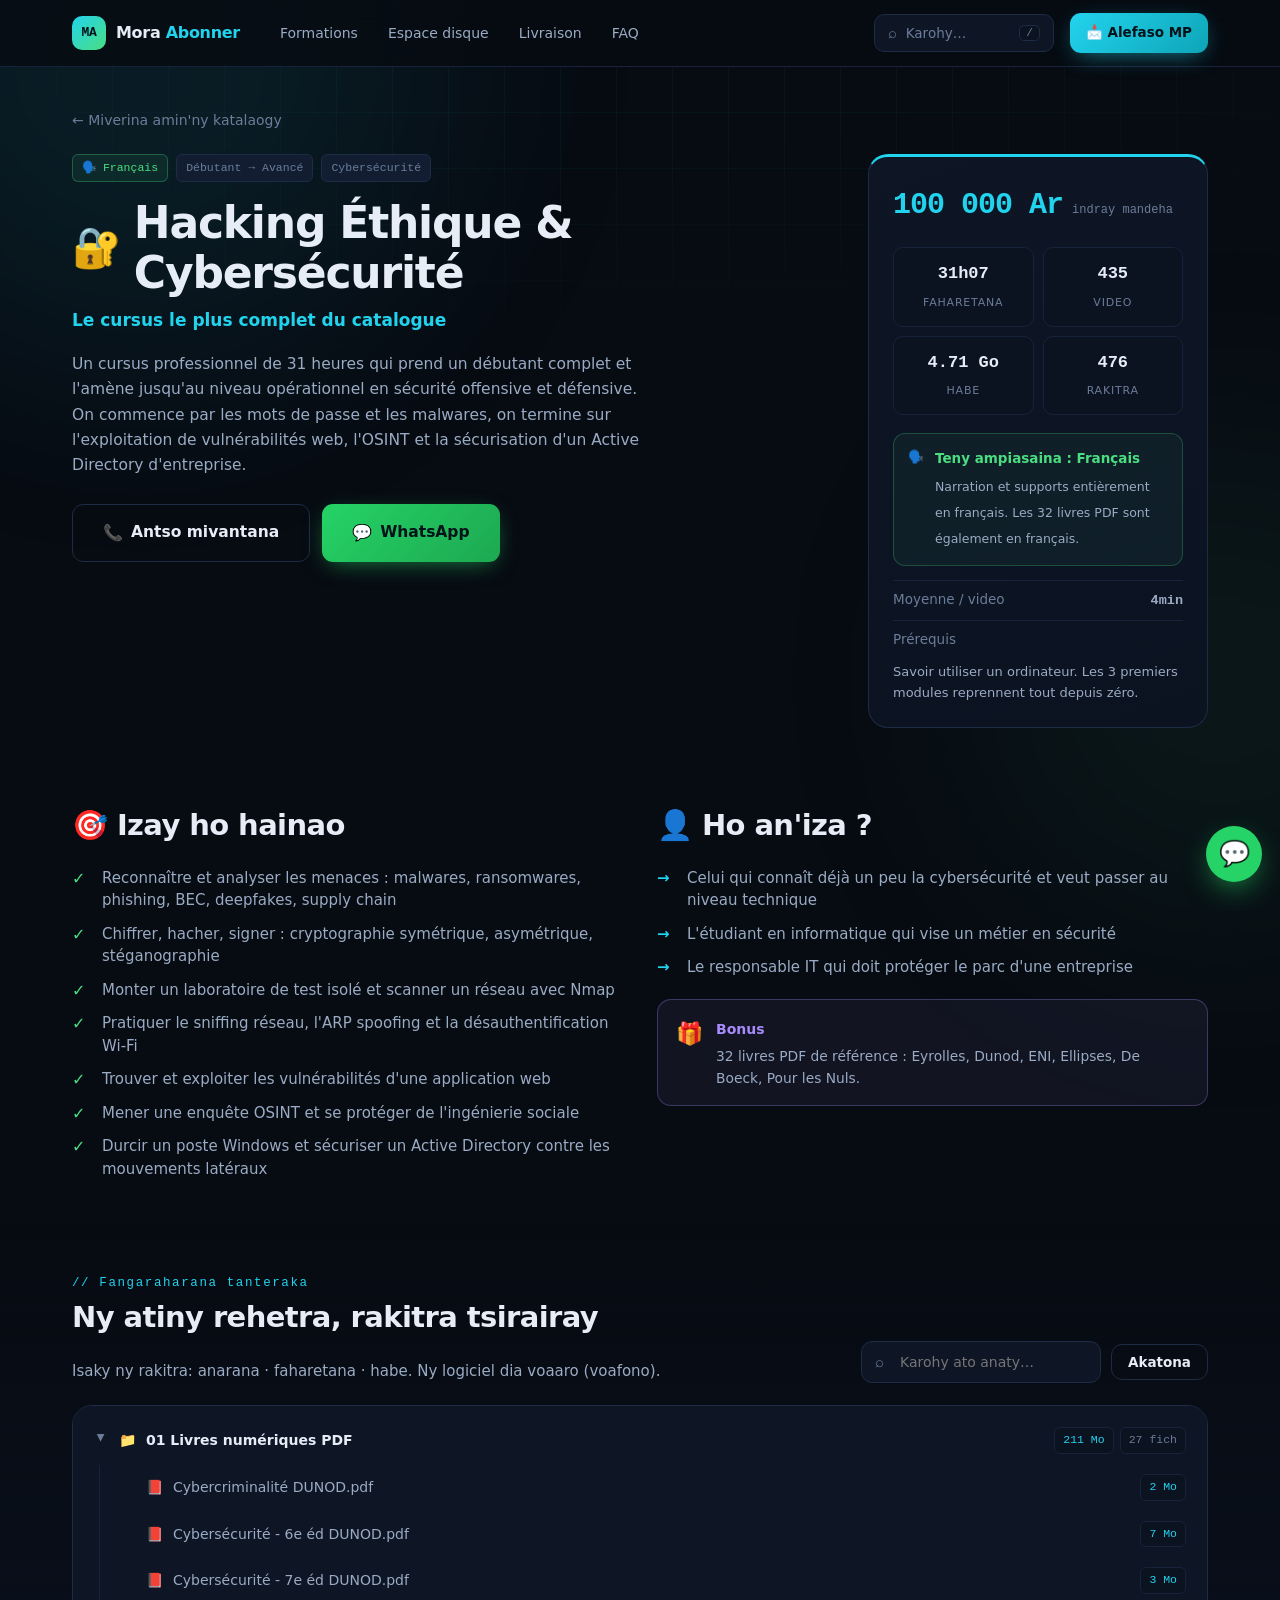
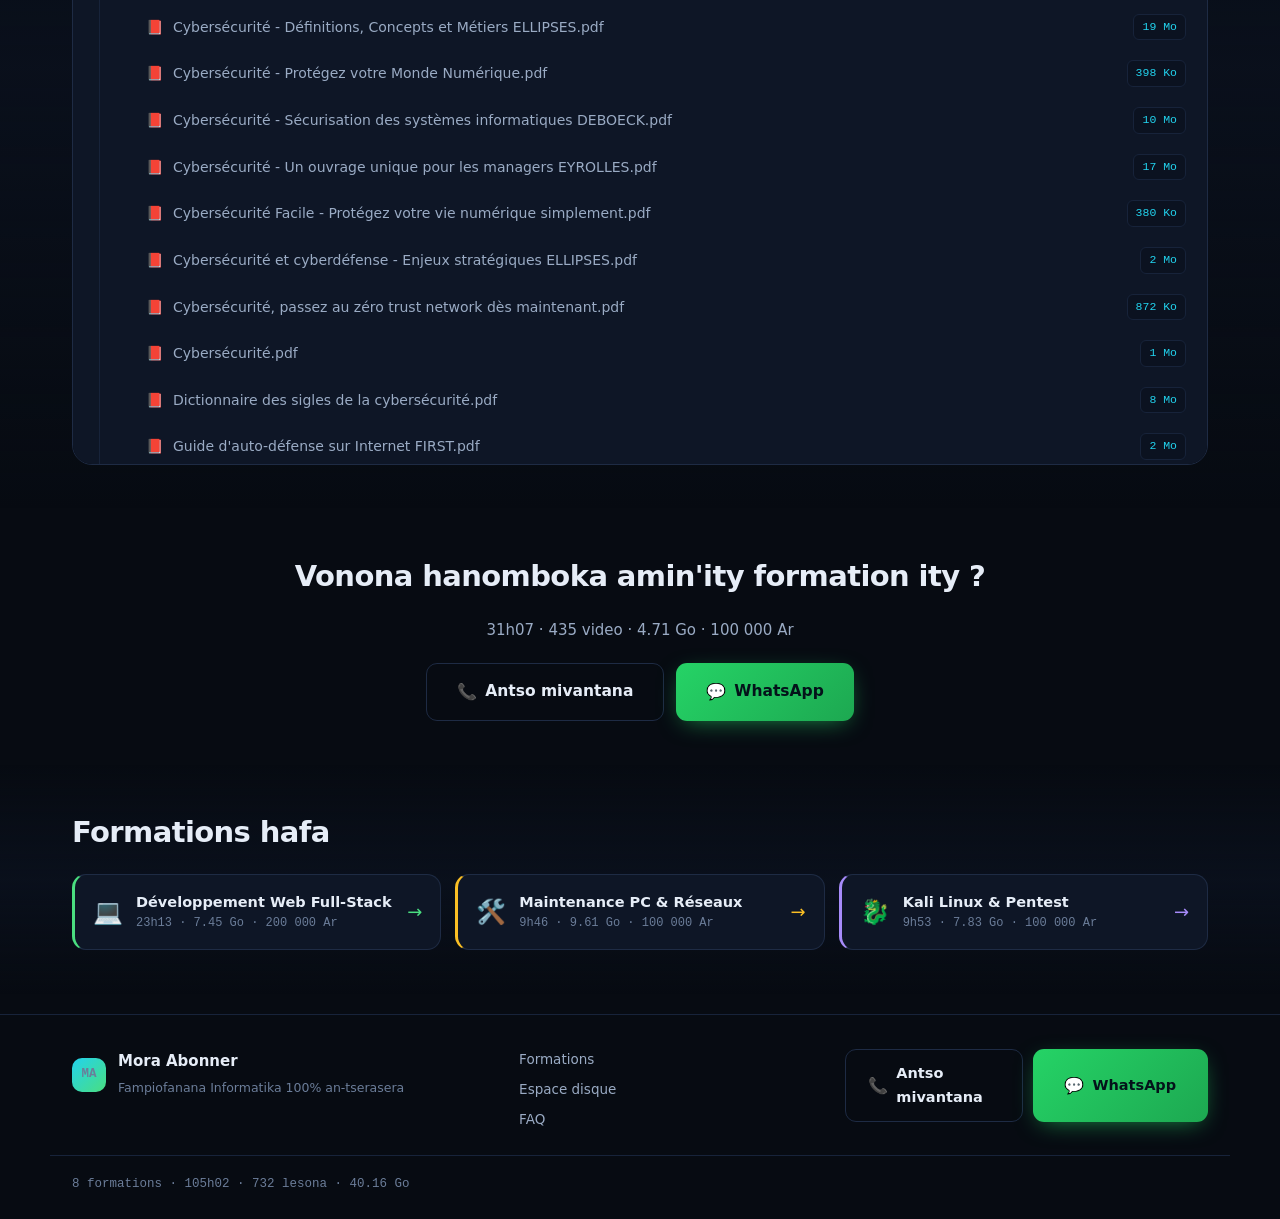
==== formation.html @ c958d808 "Refonte : pages detail par formation, navbar + recherche globale, langue precisee, logiciels masques" ====
<!DOCTYPE html>
<html lang="mg">
<head>
<meta charset="UTF-8">
<meta name="viewport" content="width=device-width, initial-scale=1">
<title>Formation — Mora Abonner</title>
<meta name="description" content="Détail complet d'une formation Mora Abonner : programme, langue, contenu fichier par fichier, durée et taille.">
<meta name="theme-color" content="#070b12">
<meta name="color-scheme" content="dark">
<link rel="icon" href="data:image/svg+xml,<svg xmlns='http://www.w3.org/2000/svg' viewBox='0 0 100 100'><text y='.9em' font-size='90'>&#128187;</text></svg>">
<link rel="stylesheet" href="style.css">
</head>
<body>

<div class="grid-bg" aria-hidden="true"></div>
<div class="glow glow-a" aria-hidden="true"></div>
<div class="glow glow-b" aria-hidden="true"></div>

<header id="nav"></header>

<main id="page"><!-- injecte par formation.js --></main>

<footer id="foot"></footer>

<script src="data.js"></script>
<script src="shared.js"></script>
<script src="formation.js"></script>
</body>
</html>
---- style.css ----
/* ==========================================================
   MORA ABONNER — feuille de style commune
   ========================================================== */
:root{
  --bg:#070b12; --bg-2:#0b1220;
  --panel:#0e1626; --panel-2:#121d31;
  --line:#1e2b44; --line-soft:#17233a;
  --txt:#e6edf7; --txt-dim:#9aabc4; --txt-mute:#6b7d99;
  --acc:#22d3ee; --acc-2:#4ade80; --acc-3:#a78bfa; --warn:#fbbf24;
  --r:14px; --r-lg:20px;
  --mono:ui-monospace,"SF Mono",Menlo,Consolas,"Roboto Mono",monospace;
  --sans:system-ui,-apple-system,"Segoe UI",Roboto,"Helvetica Neue",sans-serif;
  --max:1180px;
}
*{box-sizing:border-box;margin:0;padding:0}
html{scroll-behavior:smooth;scroll-padding-top:82px}
body{font-family:var(--sans);background:var(--bg);color:var(--txt);line-height:1.62;-webkit-font-smoothing:antialiased;overflow-x:hidden}

.grid-bg{position:fixed;inset:0;z-index:0;pointer-events:none;
  background-image:linear-gradient(rgba(34,211,238,.045) 1px,transparent 1px),linear-gradient(90deg,rgba(34,211,238,.045) 1px,transparent 1px);
  background-size:56px 56px;
  mask-image:radial-gradient(ellipse 90% 55% at 50% 0%,#000 30%,transparent 78%);
  -webkit-mask-image:radial-gradient(ellipse 90% 55% at 50% 0%,#000 30%,transparent 78%)}
.glow{position:fixed;z-index:0;border-radius:50%;filter:blur(120px);pointer-events:none;opacity:.5}
.glow-a{width:600px;height:600px;top:-240px;left:-160px;background:rgba(34,211,238,.18)}
.glow-b{width:520px;height:520px;top:420px;right:-200px;background:rgba(74,222,128,.12)}

.wrap{width:100%;max-width:var(--max);margin-inline:auto;padding-inline:22px;position:relative;z-index:1}
.wrap-narrow{max-width:820px}
.center{text-align:center}
.accent{color:var(--acc)}

/* révélation au scroll */
.rv{opacity:0;transform:translateY(16px);transition:opacity .6s ease,transform .6s ease}
.rv.in{opacity:1;transform:none}

/* ============ NAVBAR ============ */
.nav{position:sticky;top:0;z-index:60;backdrop-filter:blur(14px);-webkit-backdrop-filter:blur(14px);background:rgba(7,11,18,.82);border-bottom:1px solid var(--line-soft)}
.nav-in{display:flex;align-items:center;gap:16px;height:66px}
.brand{display:flex;align-items:center;gap:10px;text-decoration:none;color:var(--txt);font-weight:800;font-size:16px;letter-spacing:-.3px;flex-shrink:0}
.brand-logo{display:grid;place-items:center;width:34px;height:34px;border-radius:10px;background:linear-gradient(135deg,var(--acc),var(--acc-2));color:#04121a;font-family:var(--mono);font-size:13px;font-weight:800;flex-shrink:0}
.nav-links{display:flex;gap:6px;margin-left:12px}
.nav-links a{color:var(--txt-dim);text-decoration:none;font-size:14px;padding:8px 12px;border-radius:9px;transition:.2s;white-space:nowrap}
.nav-links a:hover{color:var(--txt);background:var(--panel-2)}
.nav-links a.on{color:var(--acc)}
.nav-search{margin-left:auto;display:flex;align-items:center;gap:9px;background:var(--panel);border:1px solid var(--line);color:var(--txt-mute);padding:9px 13px;border-radius:10px;cursor:pointer;font-family:var(--sans);font-size:13.5px;transition:.2s;min-width:180px}
.nav-search:hover{border-color:var(--acc);color:var(--txt-dim)}
.ns-ico{font-size:15px}
.ns-txt{flex:1;text-align:left}
.nav-search kbd{font-family:var(--mono);font-size:11px;background:var(--bg-2);border:1px solid var(--line);border-radius:5px;padding:1px 6px;color:var(--txt-mute)}
.nav-cta{flex-shrink:0}
.nav-burger{display:none;flex-direction:column;gap:4px;background:none;border:0;cursor:pointer;padding:8px;margin-left:auto}
.nav-burger span{width:22px;height:2px;background:var(--txt);border-radius:2px;transition:.25s}
.nav.menu-open .nav-burger span:nth-child(1){transform:translateY(6px) rotate(45deg)}
.nav.menu-open .nav-burger span:nth-child(2){opacity:0}
.nav.menu-open .nav-burger span:nth-child(3){transform:translateY(-6px) rotate(-45deg)}

/* ============ RECHERCHE (overlay) ============ */
.search-ov{position:fixed;inset:0;z-index:100;background:rgba(4,7,12,.72);backdrop-filter:blur(6px);-webkit-backdrop-filter:blur(6px);display:none;align-items:flex-start;justify-content:center;padding:80px 18px}
.search-ov.on{display:flex;animation:fade .18s ease}
@keyframes fade{from{opacity:0}to{opacity:1}}
.so-box{width:100%;max-width:640px;background:var(--panel);border:1px solid var(--line);border-radius:var(--r-lg);overflow:hidden;box-shadow:0 40px 90px -30px rgba(0,0,0,.95);animation:pop .2s ease}
@keyframes pop{from{transform:translateY(-14px);opacity:0}to{transform:none;opacity:1}}
.so-head{display:flex;align-items:center;gap:12px;padding:16px 18px;border-bottom:1px solid var(--line-soft)}
.so-ico{font-size:19px;color:var(--acc)}
#soInput{flex:1;background:none;border:0;outline:none;color:var(--txt);font-size:16px;font-family:var(--sans)}
.so-close{background:none;border:0;color:var(--txt-mute);font-size:16px;cursor:pointer;padding:4px 8px}
.so-close:hover{color:var(--txt)}
.so-res{max-height:56vh;overflow:auto;padding:8px}
.so-row{display:flex;align-items:center;gap:13px;padding:11px 13px;border-radius:11px;text-decoration:none;color:var(--txt);transition:background .12s}
.so-row.sel{background:var(--panel-2)}
.so-r-ico{font-size:18px;flex-shrink:0;width:22px;text-align:center}
.so-r-t{flex:1;min-width:0}
.so-r-t b{display:block;font-size:14.5px;font-weight:600;white-space:nowrap;overflow:hidden;text-overflow:ellipsis}
.so-r-t span{display:block;font-size:12px;color:var(--txt-mute);white-space:nowrap;overflow:hidden;text-overflow:ellipsis}
.so-r-m{font-family:var(--mono);font-size:11.5px;color:var(--acc-2);flex-shrink:0}
.so-r-tag{font-family:var(--mono);font-size:10px;text-transform:uppercase;letter-spacing:.5px;color:var(--txt-mute);background:var(--bg-2);border:1px solid var(--line-soft);padding:3px 7px;border-radius:6px;flex-shrink:0}
.so-empty{text-align:center;color:var(--txt-mute);padding:36px;font-size:14px}
.so-foot{display:flex;gap:12px;align-items:center;padding:11px 18px;border-top:1px solid var(--line-soft);font-size:12px;color:var(--txt-mute)}
.so-foot kbd{font-family:var(--mono);font-size:11px;background:var(--bg-2);border:1px solid var(--line);border-radius:5px;padding:1px 6px}

/* ============ BOUTONS ============ */
.btn{display:inline-flex;align-items:center;justify-content:center;gap:8px;padding:12px 22px;border-radius:11px;
  background:linear-gradient(135deg,var(--acc),#0ea5b7);color:#04121a;font-weight:700;font-size:14.5px;
  text-decoration:none;border:0;cursor:pointer;font-family:var(--sans);
  transition:transform .18s,box-shadow .18s;box-shadow:0 6px 24px -8px rgba(34,211,238,.7)}
.btn:hover{transform:translateY(-2px);box-shadow:0 12px 34px -8px rgba(34,211,238,.85)}
.btn-sm{padding:9px 16px;font-size:13.5px}
.btn-lg{padding:15px 30px;font-size:15.5px}
.btn-full{width:100%}
.btn-ghost{background:transparent;color:var(--txt);border:1px solid var(--line);box-shadow:none}
.btn-ghost:hover{border-color:var(--acc);color:var(--acc);box-shadow:none}
.cbtns{display:flex;gap:12px;flex-wrap:wrap}
.center-cta{justify-content:center}
.cbtn{min-width:170px}
.cbtn.wa{background:linear-gradient(135deg,#25d366,#1da851);box-shadow:0 6px 24px -8px rgba(37,211,102,.7)}
.cbtn-ico{font-size:16px}

/* ============ HERO (accueil) ============ */
.hero{padding:66px 0 48px}
.hero-grid{display:grid;grid-template-columns:1.12fr .88fr;gap:44px;align-items:center}
.pill{display:inline-flex;align-items:center;gap:9px;font-size:12.5px;color:var(--txt-dim);background:var(--panel);border:1px solid var(--line);border-radius:999px;padding:7px 15px}
.dot{width:7px;height:7px;border-radius:50%;background:var(--acc-2);box-shadow:0 0 10px var(--acc-2);animation:pulse 2s infinite}
@keyframes pulse{0%,100%{opacity:1}50%{opacity:.3}}
.hero h1{font-size:clamp(31px,4.9vw,52px);line-height:1.1;letter-spacing:-1.4px;margin:22px 0 18px;font-weight:800}
.lede{color:var(--txt-dim);font-size:17px;max-width:56ch}
.lede strong{color:var(--txt)}
.bio{list-style:none;margin:24px 0 0;display:flex;flex-direction:column;gap:9px}
.bio li{display:flex;gap:11px;align-items:center;font-size:14.5px;color:var(--txt-dim)}
.bio li span{font-size:16px;flex-shrink:0}
.hero-cta{display:flex;gap:13px;flex-wrap:wrap;margin-top:28px}

/* terminal */
.term{background:#050910;border:1px solid var(--line);border-radius:var(--r-lg);overflow:hidden;box-shadow:0 30px 70px -30px rgba(0,0,0,.95)}
.term-bar{display:flex;align-items:center;gap:7px;padding:11px 15px;background:var(--panel);border-bottom:1px solid var(--line-soft)}
.tb-dot{width:11px;height:11px;border-radius:50%}
.tb-dot.r{background:#f87171}.tb-dot.y{background:#fbbf24}.tb-dot.g{background:#4ade80}
.term-title{margin-left:10px;font-family:var(--mono);font-size:12px;color:var(--txt-mute)}
.term-body{overflow-x:auto;font-family:var(--mono);font-size:12.5px;line-height:1.85;padding:18px 16px;color:var(--acc-2);min-height:300px;white-space:pre-wrap;word-break:break-word}
.term-body .c{color:var(--txt-mute)}.term-body .k{color:var(--acc)}.term-body .v{color:var(--warn)}
.cursor{display:inline-block;width:8px;height:14px;background:var(--acc-2);vertical-align:-2px;animation:blink 1s steps(1) infinite}
@keyframes blink{0%,60%{opacity:1}61%,100%{opacity:.2}}

/* stats */
.stats{display:grid;grid-template-columns:repeat(5,1fr);gap:14px;margin-top:50px;border:1px solid var(--line);border-radius:var(--r-lg);background:linear-gradient(180deg,var(--panel),rgba(14,22,38,.35));padding:26px 18px}
.stat{text-align:center}
.stat-n{font-family:var(--mono);font-size:clamp(23px,3.3vw,37px);font-weight:700;color:var(--acc);letter-spacing:-1px}
.stat-l{font-size:12px;color:var(--txt-mute);text-transform:uppercase;letter-spacing:1.2px;margin-top:3px}
.mesure{margin-top:20px;font-size:13.5px;color:var(--txt-mute);text-align:center}
.mesure strong{color:var(--txt-dim)}

/* ============ SECTIONS ============ */
.sec{padding:76px 0;position:relative;z-index:1}
.sec-alt{background:linear-gradient(180deg,transparent,rgba(11,18,32,.7),transparent)}
.sec-head{max-width:760px;margin-bottom:38px}
.kicker{font-family:var(--mono);font-size:12.5px;color:var(--acc);letter-spacing:1.6px}
.sec h2{font-size:clamp(25px,3.5vw,37px);line-height:1.2;letter-spacing:-.9px;margin:10px 0 14px;font-weight:800}
.sec-sub{color:var(--txt-dim);font-size:16px}

.cards-4{display:grid;grid-template-columns:repeat(4,1fr);gap:16px}
.card{background:var(--panel);border:1px solid var(--line);border-radius:var(--r-lg);padding:24px;transition:border-color .25s,transform .25s}
.card:hover{border-color:rgba(34,211,238,.5);transform:translateY(-3px)}
.card-ico{font-size:24px;margin-bottom:10px}
.card h3{font-size:17px;margin-bottom:8px;letter-spacing:-.3px}
.card p{color:var(--txt-dim);font-size:14px}

/* filtres + tri */
.ftools{display:flex;gap:14px;justify-content:space-between;align-items:center;flex-wrap:wrap;margin-bottom:24px}
.filters{display:flex;gap:8px;flex-wrap:wrap}
.chip{background:var(--panel);border:1px solid var(--line);color:var(--txt-dim);padding:9px 16px;border-radius:999px;font-size:13.5px;cursor:pointer;font-family:var(--sans);transition:.2s}
.chip:hover{color:var(--txt);border-color:var(--txt-mute)}
.chip.on{background:var(--acc);border-color:var(--acc);color:#04121a;font-weight:700}
.chip-n{opacity:.6;font-size:12px}
.seg{display:flex;background:var(--panel);border:1px solid var(--line);border-radius:11px;padding:4px;gap:3px}
.seg-b{background:transparent;border:0;color:var(--txt-dim);padding:8px 14px;border-radius:8px;cursor:pointer;font-size:13px;font-family:var(--sans);transition:.2s}
.seg-b:hover{color:var(--txt)}
.seg-b.on{background:var(--acc);color:#04121a;font-weight:700}

/* cartes formation */
.fcards{display:grid;grid-template-columns:repeat(2,1fr);gap:18px}
.fc{background:var(--panel);border:1px solid var(--line);border-radius:var(--r-lg);padding:26px;position:relative;overflow:hidden;transition:border-color .25s,transform .25s;display:flex;flex-direction:column}
.fc::before{content:"";position:absolute;inset:0 0 auto 0;height:3px;background:var(--fa)}
.fc:hover{transform:translateY(-4px);border-color:var(--fa)}
.fc-top{display:flex;gap:14px;align-items:flex-start;margin-bottom:13px}
.fc-ico{font-size:30px;line-height:1;flex-shrink:0}
.fc-h{flex:1;min-width:0}
.fc-h h3{font-size:20px;letter-spacing:-.4px;line-height:1.25}
.fc-h span{display:block;font-size:13.5px;color:var(--txt-mute);margin-top:3px}
.badges{display:flex;gap:6px;flex-wrap:wrap;margin-bottom:13px}
.bdg{font-size:11.5px;font-family:var(--mono);padding:4px 9px;border-radius:6px;background:var(--panel-2);border:1px solid var(--line);color:var(--txt-mute)}
.bdg.lang{color:var(--acc-2);border-color:rgba(74,222,128,.3);background:rgba(74,222,128,.08)}
.fc-desc{color:var(--txt-dim);font-size:14.3px;margin-bottom:16px;flex:1}
.fc-metrics{display:grid;grid-template-columns:repeat(3,1fr);gap:8px;margin-bottom:16px}
.fm{background:var(--bg-2);border:1px solid var(--line-soft);border-radius:10px;padding:10px 8px;text-align:center}
.fm b{display:block;font-family:var(--mono);font-size:15px;color:var(--fa)}
.fm span{font-size:11px;color:var(--txt-mute);text-transform:uppercase;letter-spacing:.8px}
.fc-foot{display:flex;align-items:center;gap:12px;flex-wrap:wrap;border-top:1px solid var(--line-soft);padding-top:16px}
.fc-price{font-family:var(--mono);font-size:22px;font-weight:800;color:var(--fa);letter-spacing:-.6px}
.fc-price small{font-size:11.5px;color:var(--txt-mute);font-weight:400;letter-spacing:0}
.fc-more{margin-left:auto}

/* ============ CALCULATEUR ============ */
.calc{display:grid;grid-template-columns:1fr 340px;gap:22px;align-items:start}
.calc-list{display:flex;flex-direction:column;gap:9px}
.cl{display:flex;align-items:center;gap:13px;padding:15px 17px;background:var(--panel);border:1px solid var(--line);border-radius:var(--r);cursor:pointer;transition:.2s;user-select:none}
.cl:hover{border-color:var(--txt-mute)}
.cl.on{border-color:var(--ca);background:color-mix(in srgb,var(--ca) 8%,var(--panel))}
.cl-box{width:21px;height:21px;border-radius:6px;border:2px solid var(--line);flex-shrink:0;display:grid;place-items:center;font-size:12px;color:#04121a;transition:.2s}
.cl.on .cl-box{background:var(--ca);border-color:var(--ca)}
.cl-ico{font-size:20px;flex-shrink:0}
.cl-t{flex:1;min-width:0}.cl-t b{display:block;font-size:15px}.cl-t span{font-size:12.5px;color:var(--txt-mute);font-family:var(--mono)}
.cl-p{font-family:var(--mono);font-size:14px;color:var(--ca);flex-shrink:0;font-weight:700}
.calc-res{background:linear-gradient(160deg,var(--panel),var(--bg-2));border:1px solid rgba(34,211,238,.32);border-radius:var(--r-lg);padding:24px;position:sticky;top:84px;box-shadow:0 0 60px -24px rgba(34,211,238,.45)}
.cr-head{font-family:var(--mono);font-size:12px;color:var(--txt-mute);letter-spacing:1.4px;text-transform:uppercase}
.cr-big{font-family:var(--mono);font-size:52px;font-weight:800;color:var(--acc);letter-spacing:-2.5px;line-height:1.1;margin:6px 0 14px}
.cr-big small{font-size:19px;color:var(--txt-mute);margin-left:5px;letter-spacing:0}
.cr-rows{display:flex;flex-direction:column;gap:9px;padding-bottom:16px;border-bottom:1px solid var(--line-soft)}
.cr-rows div{display:flex;justify-content:space-between;align-items:baseline;font-size:14px}
.cr-rows span{color:var(--txt-mute)}.cr-rows b{font-family:var(--mono);color:var(--txt)}
.cr-price b{color:var(--acc-2);font-size:17px}
.gauge{padding:16px 0}
.gauge-lab{font-size:12.5px;color:var(--txt-mute);margin-bottom:9px}
.gauge-opts{display:flex;gap:6px;flex-wrap:wrap;margin-bottom:12px}
.gopt{flex:1;min-width:52px;padding:8px 4px;border-radius:8px;background:var(--bg-2);border:1px solid var(--line-soft);text-align:center;font-family:var(--mono);font-size:12px;color:var(--txt-mute);cursor:pointer;transition:.2s}
.gopt:hover{color:var(--txt)}.gopt.on{border-color:var(--acc);color:var(--acc)}
.gauge-verdict{font-size:13.5px;padding:11px 13px;border-radius:10px;background:var(--bg-2);border:1px solid var(--line-soft);color:var(--txt-dim);margin-bottom:16px;line-height:1.5}
.gauge-verdict.ok{border-color:rgba(74,222,128,.45);color:var(--acc-2)}
.gauge-verdict.no{border-color:rgba(248,113,113,.45);color:#f87171}

/* étapes */
.steps{display:grid;grid-template-columns:repeat(4,1fr);gap:16px}
.step{background:var(--panel);border:1px solid var(--line);border-radius:var(--r-lg);padding:24px}
.step-n{display:grid;place-items:center;width:32px;height:32px;border-radius:10px;background:linear-gradient(135deg,var(--acc),var(--acc-2));color:#04121a;font-family:var(--mono);font-weight:800;font-size:15px;margin-bottom:12px}
.step h3{font-size:17px;margin-bottom:7px}.step p{color:var(--txt-dim);font-size:14px}
.notice{margin-top:24px;padding:18px 20px;background:rgba(251,191,36,.06);border:1px solid rgba(251,191,36,.3);border-radius:var(--r);font-size:13.8px;color:var(--txt-dim);line-height:1.65}
.notice strong{color:var(--warn)}

/* FAQ */
.faq{display:flex;flex-direction:column;gap:10px}
.qa{background:var(--panel);border:1px solid var(--line);border-radius:var(--r);overflow:hidden}
.qa-h{width:100%;display:flex;justify-content:space-between;align-items:center;gap:16px;padding:18px 20px;background:transparent;border:0;cursor:pointer;color:var(--txt);font-size:15.5px;font-weight:600;text-align:left;font-family:var(--sans)}
.qa-h:hover{background:var(--panel-2)}
.qa-s{color:var(--acc);font-family:var(--mono);font-size:19px;flex-shrink:0;transition:transform .25s}
.qa.open .qa-s{transform:rotate(45deg)}
.qa-b{display:none;padding:0 20px 20px;color:var(--txt-dim);font-size:14.5px}
.qa.open .qa-b{display:block;animation:slide .25s ease}
@keyframes slide{from{opacity:0;transform:translateY(-6px)}to{opacity:1;transform:none}}
.cta{padding:82px 0}

/* ============ PAGE FORMATION ============ */
.fhero{padding:40px 0 30px;position:relative;z-index:1}
.back{display:inline-block;color:var(--txt-mute);text-decoration:none;font-size:14px;margin-bottom:22px;transition:.2s}
.back:hover{color:var(--acc)}
.fhero-grid{display:grid;grid-template-columns:1fr 340px;gap:36px;align-items:start}
.fh-badges{display:flex;gap:8px;flex-wrap:wrap;margin-bottom:16px}
.fhero h1{font-size:clamp(28px,4.2vw,44px);line-height:1.12;letter-spacing:-1.2px;font-weight:800;display:flex;align-items:center;gap:14px}
.fh-ico{font-size:.9em}
.fh-sous{color:var(--fa);font-size:17px;margin:10px 0 18px;font-weight:600}
.fh-resume{color:var(--txt-dim);font-size:15.5px;max-width:60ch}
.fh-cta{margin-top:26px}
.fh-card{background:linear-gradient(160deg,var(--panel),var(--bg-2));border:1px solid var(--line);border-top:3px solid var(--fa);border-radius:var(--r-lg);padding:24px;position:sticky;top:84px}
.fhc-price{font-family:var(--mono);font-size:30px;font-weight:800;color:var(--fa);letter-spacing:-1px;display:flex;align-items:baseline;gap:9px}
.fhc-price small{font-size:12px;color:var(--txt-mute);font-weight:400;letter-spacing:0}
.fhc-metrics{display:grid;grid-template-columns:1fr 1fr;gap:9px;margin:18px 0}
.fhc-metrics div{background:var(--bg-2);border:1px solid var(--line-soft);border-radius:10px;padding:12px;text-align:center}
.fhc-metrics b{display:block;font-family:var(--mono);font-size:17px;color:var(--txt)}
.fhc-metrics span{font-size:11px;color:var(--txt-mute);text-transform:uppercase;letter-spacing:.8px}
.fhc-langue{display:flex;gap:11px;align-items:flex-start;padding:14px;background:rgba(74,222,128,.06);border:1px solid rgba(74,222,128,.25);border-radius:12px;margin-bottom:14px}
.fhc-l-ico{font-size:18px;flex-shrink:0}
.fhc-langue b{display:block;font-size:13.5px;color:var(--acc-2);margin-bottom:3px}
.fhc-langue span{font-size:12.5px;color:var(--txt-dim);line-height:1.5}
.fhc-info{display:flex;justify-content:space-between;align-items:baseline;font-size:13.5px;color:var(--txt-mute);padding:8px 0;border-top:1px solid var(--line-soft)}
.fhc-info b{font-family:var(--mono);color:var(--txt-dim)}
.fhc-prereq{font-size:13px;color:var(--txt-dim);line-height:1.55;margin-top:4px}

.fsec{padding:44px 0;position:relative;z-index:1}
.fsec-alt{background:linear-gradient(180deg,transparent,rgba(11,18,32,.7),transparent)}
.fh2{font-size:clamp(21px,3vw,29px);letter-spacing:-.6px;margin-bottom:18px;font-weight:800}
.fcols{display:grid;grid-template-columns:1fr 1fr;gap:34px}
.learn,.forwho{list-style:none;display:flex;flex-direction:column;gap:11px}
.learn li,.forwho li{position:relative;padding-left:30px;color:var(--txt-dim);font-size:15px;line-height:1.5}
.learn li::before{content:"✓";position:absolute;left:0;top:0;color:var(--acc-2);font-weight:700;font-size:16px}
.forwho li::before{content:"→";position:absolute;left:0;top:0;color:var(--acc);font-weight:700}
.bonus{display:flex;gap:13px;align-items:flex-start;margin-top:20px;padding:16px 18px;background:rgba(167,139,250,.07);border:1px solid rgba(167,139,250,.3);border-radius:var(--r)}
.bonus-ico{font-size:22px;flex-shrink:0}
.bonus b{color:var(--acc-3);font-size:14px}
.bonus p{color:var(--txt-dim);font-size:13.8px;margin-top:3px}

.fsec-head{display:flex;justify-content:space-between;align-items:flex-end;gap:20px;flex-wrap:wrap;margin-bottom:22px}
.fsec-sub{color:var(--txt-dim);font-size:15px;margin-top:8px}
.fsec-tools{display:flex;gap:10px;align-items:center;flex-wrap:wrap}
.search{position:relative}
.search.sm{min-width:240px}
.search-ico{position:absolute;left:14px;top:50%;transform:translateY(-50%);color:var(--txt-mute);font-size:15px}
.search input{width:100%;padding:12px 14px 12px 38px;background:var(--panel);border:1px solid var(--line);border-radius:11px;color:var(--txt);font-size:14px;font-family:var(--sans);outline:none;transition:border-color .2s}
.search input:focus{border-color:var(--acc)}
.center-buy{text-align:center}
.center-buy .cbtns{margin-top:20px}

/* autres formations */
.others{display:grid;grid-template-columns:repeat(3,1fr);gap:14px}
.oth{display:flex;align-items:center;gap:13px;padding:16px 18px;background:var(--panel);border:1px solid var(--line);border-left:3px solid var(--fa);border-radius:var(--r);text-decoration:none;color:var(--txt);transition:.22s}
.oth:hover{transform:translateY(-3px);border-color:var(--fa)}
.oth-ico{font-size:24px;flex-shrink:0}
.oth-t{flex:1;min-width:0}
.oth-t b{display:block;font-size:14.5px;white-space:nowrap;overflow:hidden;text-overflow:ellipsis}
.oth-t span{display:block;font-size:12px;color:var(--txt-mute);font-family:var(--mono)}
.oth-arr{color:var(--fa);font-size:18px;flex-shrink:0}

/* ============ ARBRE ============ */
.tree{background:var(--panel);border:1px solid var(--line);border-radius:var(--r-lg);padding:10px;max-height:660px;overflow:auto}
.tree::-webkit-scrollbar{width:9px}.tree::-webkit-scrollbar-thumb{background:var(--line);border-radius:9px}
.node{margin:2px 0}
.nrow{display:flex;align-items:center;gap:10px;padding:9px 11px;border-radius:9px;font-size:14px;transition:background .15s}
.nrow.dir{cursor:pointer}
.nrow:hover{background:var(--panel-2)}
.nchev{width:14px;flex-shrink:0;color:var(--txt-mute);font-size:10px;transition:transform .2s}
.node.open>.nrow .nchev{transform:rotate(90deg)}
.nico{flex-shrink:0;font-size:14px;width:18px;text-align:center}
.nname{flex:1;min-width:0;overflow:hidden;text-overflow:ellipsis;white-space:nowrap;color:var(--txt-dim)}
.nrow.dir .nname{color:var(--txt);font-weight:600}
.nmeta{display:flex;gap:6px;flex-shrink:0}
.nt{font-family:var(--mono);font-size:11.5px;padding:3px 8px;border-radius:6px;background:var(--bg-2);border:1px solid var(--line-soft);color:var(--txt-mute);white-space:nowrap}
.nt.d{color:var(--acc-2)}.nt.s{color:var(--acc)}
.nt.lockt{color:var(--warn);border-color:rgba(251,191,36,.3);background:rgba(251,191,36,.08)}
.nkids{display:none;margin-left:16px;padding-left:10px;border-left:1px solid var(--line-soft)}
.node.open>.nkids{display:block}
.hl{background:rgba(251,191,36,.25);border-radius:3px;color:var(--warn)}
.empty{text-align:center;color:var(--txt-mute);padding:36px;font-family:var(--mono);font-size:14px}
/* logiciel masqué */
.mrow{background:repeating-linear-gradient(45deg,transparent,transparent 8px,rgba(251,191,36,.04) 8px,rgba(251,191,36,.04) 16px)}
.masked{font-family:var(--mono);color:var(--warn);letter-spacing:2px;display:inline-flex;align-items:center;gap:7px}
.masked .lock{font-size:12px;letter-spacing:0}

/* ============ PIED ============ */
.foot{border-top:1px solid var(--line-soft);padding:34px 0 26px;position:relative;z-index:1;margin-top:20px}
.foot-in{display:grid;grid-template-columns:1.4fr 1fr 1.2fr;gap:24px;align-items:start}
.foot-brand{display:flex;gap:12px;align-items:center}
.foot-brand b{display:block;font-size:15px}
.foot-brand span{font-size:12.5px;color:var(--txt-mute)}
.foot-links{display:flex;flex-direction:column;gap:8px}
.foot-links a{color:var(--txt-dim);text-decoration:none;font-size:13.5px}
.foot-links a:hover{color:var(--acc)}
.foot-cta{display:flex;gap:10px;flex-wrap:wrap;justify-content:flex-end}
.foot-cta .cbtn{min-width:0;flex:1}
.foot-bot{margin-top:24px;padding-top:18px;border-top:1px solid var(--line-soft);font-size:12.5px;color:var(--txt-mute);font-family:var(--mono)}

/* bouton flottant */
.fab{position:fixed;right:18px;bottom:18px;z-index:70;width:56px;height:56px;border-radius:50%;display:grid;place-items:center;font-size:25px;text-decoration:none;background:#25d366;box-shadow:0 10px 30px -8px rgba(37,211,102,.75);transition:transform .2s}
.fab:hover{transform:scale(1.08)}

/* ============ RESPONSIVE ============ */
@media (max-width:1080px){
  .calc{grid-template-columns:1fr 300px}
  .cards-4{grid-template-columns:repeat(2,1fr)}
  .steps{grid-template-columns:repeat(2,1fr)}
  .others{grid-template-columns:1fr}
}
@media (max-width:900px){
  .hero-grid{grid-template-columns:1fr;gap:34px}
  .fcards{grid-template-columns:1fr}
  .calc{grid-template-columns:1fr}
  .calc-res{position:static;max-width:460px;margin-inline:auto;width:100%}
  .fhero-grid{grid-template-columns:1fr;gap:26px}
  .fh-card{position:static}
  .fcols{grid-template-columns:1fr;gap:26px}
  .stats{grid-template-columns:repeat(3,1fr);gap:20px 12px}
  /* nav mobile */
  .nav-burger{display:flex}
  .nav-search{order:4;min-width:0;margin-left:0}
  .ns-txt,.nav-search kbd{display:none}
  .nav-cta{display:none}
  .nav-links{position:absolute;top:66px;left:0;right:0;flex-direction:column;gap:2px;background:rgba(7,11,18,.97);backdrop-filter:blur(14px);border-bottom:1px solid var(--line);padding:10px 16px;margin:0;max-height:0;overflow:hidden;transition:max-height .3s ease,padding .3s ease}
  .nav.menu-open .nav-links{max-height:340px}
  .nav-links a{padding:12px}
  .nav-in{gap:12px}
}
@media (max-width:640px){
  .sec,.cta{padding:52px 0}
  .fsec{padding:36px 0}
  .cards-4,.steps{grid-template-columns:1fr}
  .ftools{flex-direction:column;align-items:stretch}
  .seg{width:100%}.seg-b{flex:1}
  .fsec-head{flex-direction:column;align-items:stretch}
  .search.sm{min-width:0;width:100%}
  .fhc-metrics{grid-template-columns:repeat(4,1fr)}
  .foot-in{grid-template-columns:1fr;gap:18px}
  .foot-cta{justify-content:flex-start}
}
@media (max-width:560px){
  .wrap{padding-inline:15px}
  .hero{padding:32px 0 24px}
  .sec-head{margin-bottom:28px}
  .stats{grid-template-columns:repeat(2,1fr);padding:20px 12px;margin-top:34px}
  .stats .stat:last-child{grid-column:1 / -1}
  .hero-cta{flex-direction:column}.hero-cta .btn{width:100%}
  .term-body{font-size:11px;min-height:260px;padding:14px 12px}
  .fc{padding:20px}.fc-foot{flex-direction:column;align-items:stretch;gap:12px}.fc-more{margin-left:0}
  .cbtns{flex-direction:column}.cbtn{width:100%}
  .fhero h1{font-size:26px}
  .fhc-metrics{grid-template-columns:1fr 1fr}
  .nrow{gap:7px;padding:9px 8px;font-size:13.3px}
  .nmeta{flex-direction:column;gap:3px;align-items:flex-end}
  .nt{font-size:10.5px;padding:2px 6px}
  .nkids{margin-left:9px;padding-left:7px}
  .tree{padding:6px;max-height:520px}
  .cr-big{font-size:44px}
  .qa-h{font-size:14.5px;padding:16px}
  .so-box{margin-top:0}.search-ov{padding:60px 12px}
  .fab{width:50px;height:50px;font-size:22px;right:14px;bottom:14px}
}
@media (max-width:380px){
  .stats{grid-template-columns:1fr 1fr;gap:14px 8px}
  .fhc-metrics{grid-template-columns:1fr 1fr}
  .nmeta .nt:first-child{display:none}
}
@media (min-width:1500px){:root{--max:1280px}}
@media (max-height:480px) and (orientation:landscape){
  .nav{position:static}.hero{padding:22px 0}.term-body{min-height:160px}
  .calc-res,.fh-card{position:static}
}
@media (prefers-reduced-motion:reduce){
  *{animation-duration:.01ms!important;transition-duration:.01ms!important;scroll-behavior:auto}
  .rv{opacity:1;transform:none}
}
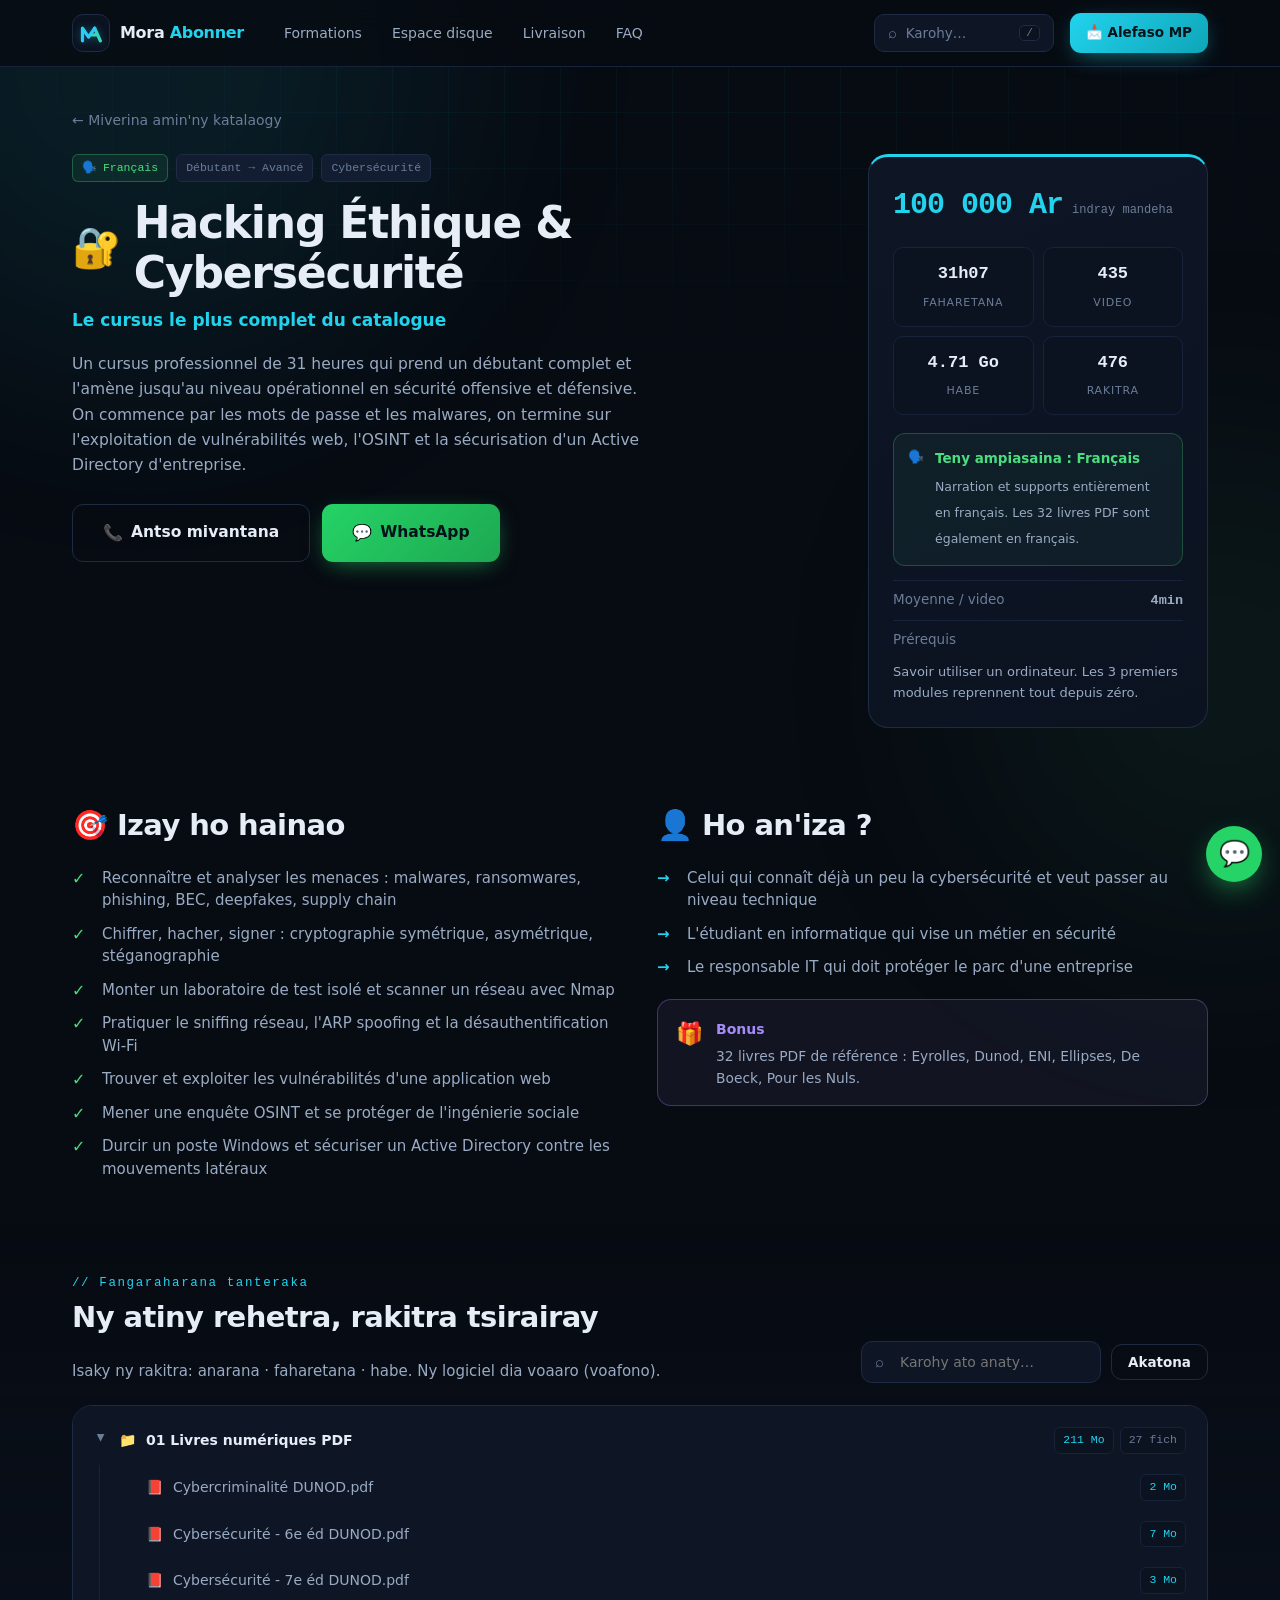
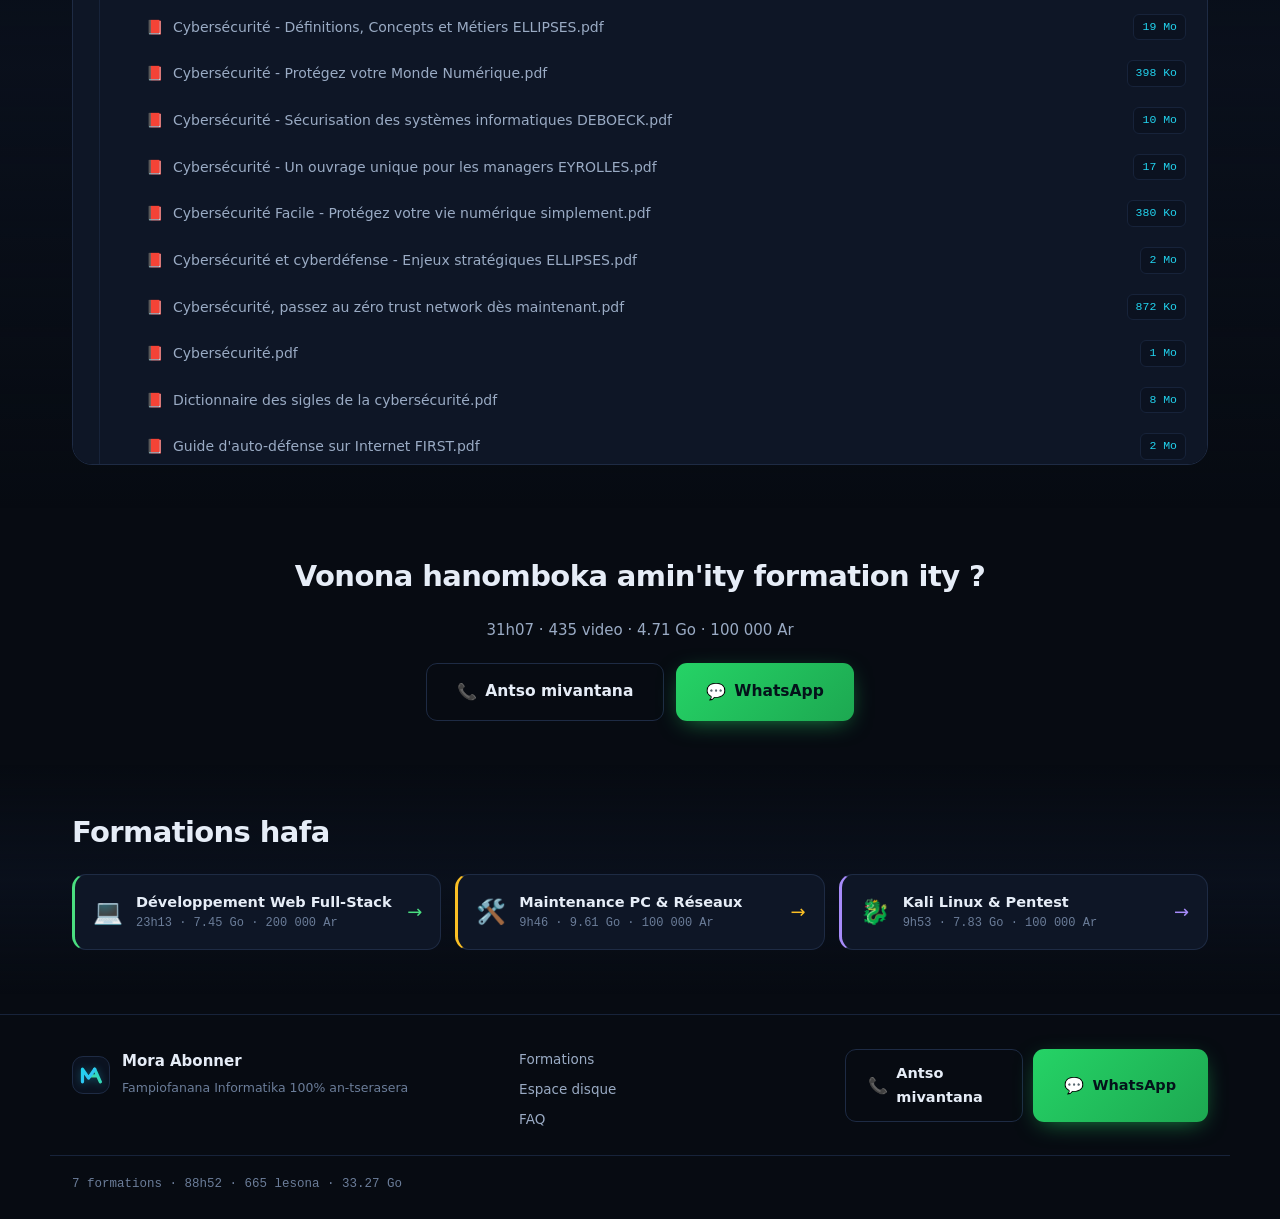
==== commit be1ad4fc: "Logo monogramme MA (cyan+lime) dans navbar, footer et favicon Reprend le logo de l'entreprise (M+A e" ====
--- a/formation.html
+++ b/formation.html
@@ -7,7 +7,7 @@
 <meta name="description" content="Détail complet d'une formation Mora Abonner : programme, langue, contenu fichier par fichier, durée et taille.">
 <meta name="theme-color" content="#070b12">
 <meta name="color-scheme" content="dark">
-<link rel="icon" href="data:image/svg+xml,<svg xmlns='http://www.w3.org/2000/svg' viewBox='0 0 100 100'><text y='.9em' font-size='90'>&#128187;</text></svg>">
+<link rel="icon" href="data:image/svg+xml,<svg xmlns='http://www.w3.org/2000/svg' viewBox='0 0 128 128'><rect width='128' height='128' rx='28' fill='%230b1220'/><g fill='none' stroke-width='15' stroke-linecap='round' stroke-linejoin='round' transform='translate(0 10)'><path stroke='%234ade80' d='M82 30 L110 92 M60 63 L97 63'/><path stroke='%2322d3ee' d='M22 92 L22 30 L52 74 L82 30'/></g></svg>">
 <link rel="stylesheet" href="style.css">
 </head>
 <body>
--- a/style.css
+++ b/style.css
@@ -38,7 +38,9 @@
 .nav{position:sticky;top:0;z-index:60;backdrop-filter:blur(14px);-webkit-backdrop-filter:blur(14px);background:rgba(7,11,18,.82);border-bottom:1px solid var(--line-soft)}
 .nav-in{display:flex;align-items:center;gap:16px;height:66px}
 .brand{display:flex;align-items:center;gap:10px;text-decoration:none;color:var(--txt);font-weight:800;font-size:16px;letter-spacing:-.3px;flex-shrink:0}
-.brand-logo{display:grid;place-items:center;width:34px;height:34px;border-radius:10px;background:linear-gradient(135deg,var(--acc),var(--acc-2));color:#04121a;font-family:var(--mono);font-size:13px;font-weight:800;flex-shrink:0}
+.brand-logo{display:grid;place-items:center;width:38px;height:38px;border-radius:11px;background:var(--bg-2);border:1px solid var(--line);flex-shrink:0;transition:border-color .2s,transform .2s}
+.brand:hover .brand-logo{border-color:var(--acc);transform:translateY(-1px)}
+.logo-svg{width:26px;height:23px;display:block;filter:drop-shadow(0 1px 4px rgba(34,211,238,.35))}
 .nav-links{display:flex;gap:6px;margin-left:12px}
 .nav-links a{color:var(--txt-dim);text-decoration:none;font-size:14px;padding:8px 12px;border-radius:9px;transition:.2s;white-space:nowrap}
 .nav-links a:hover{color:var(--txt);background:var(--panel-2)}
